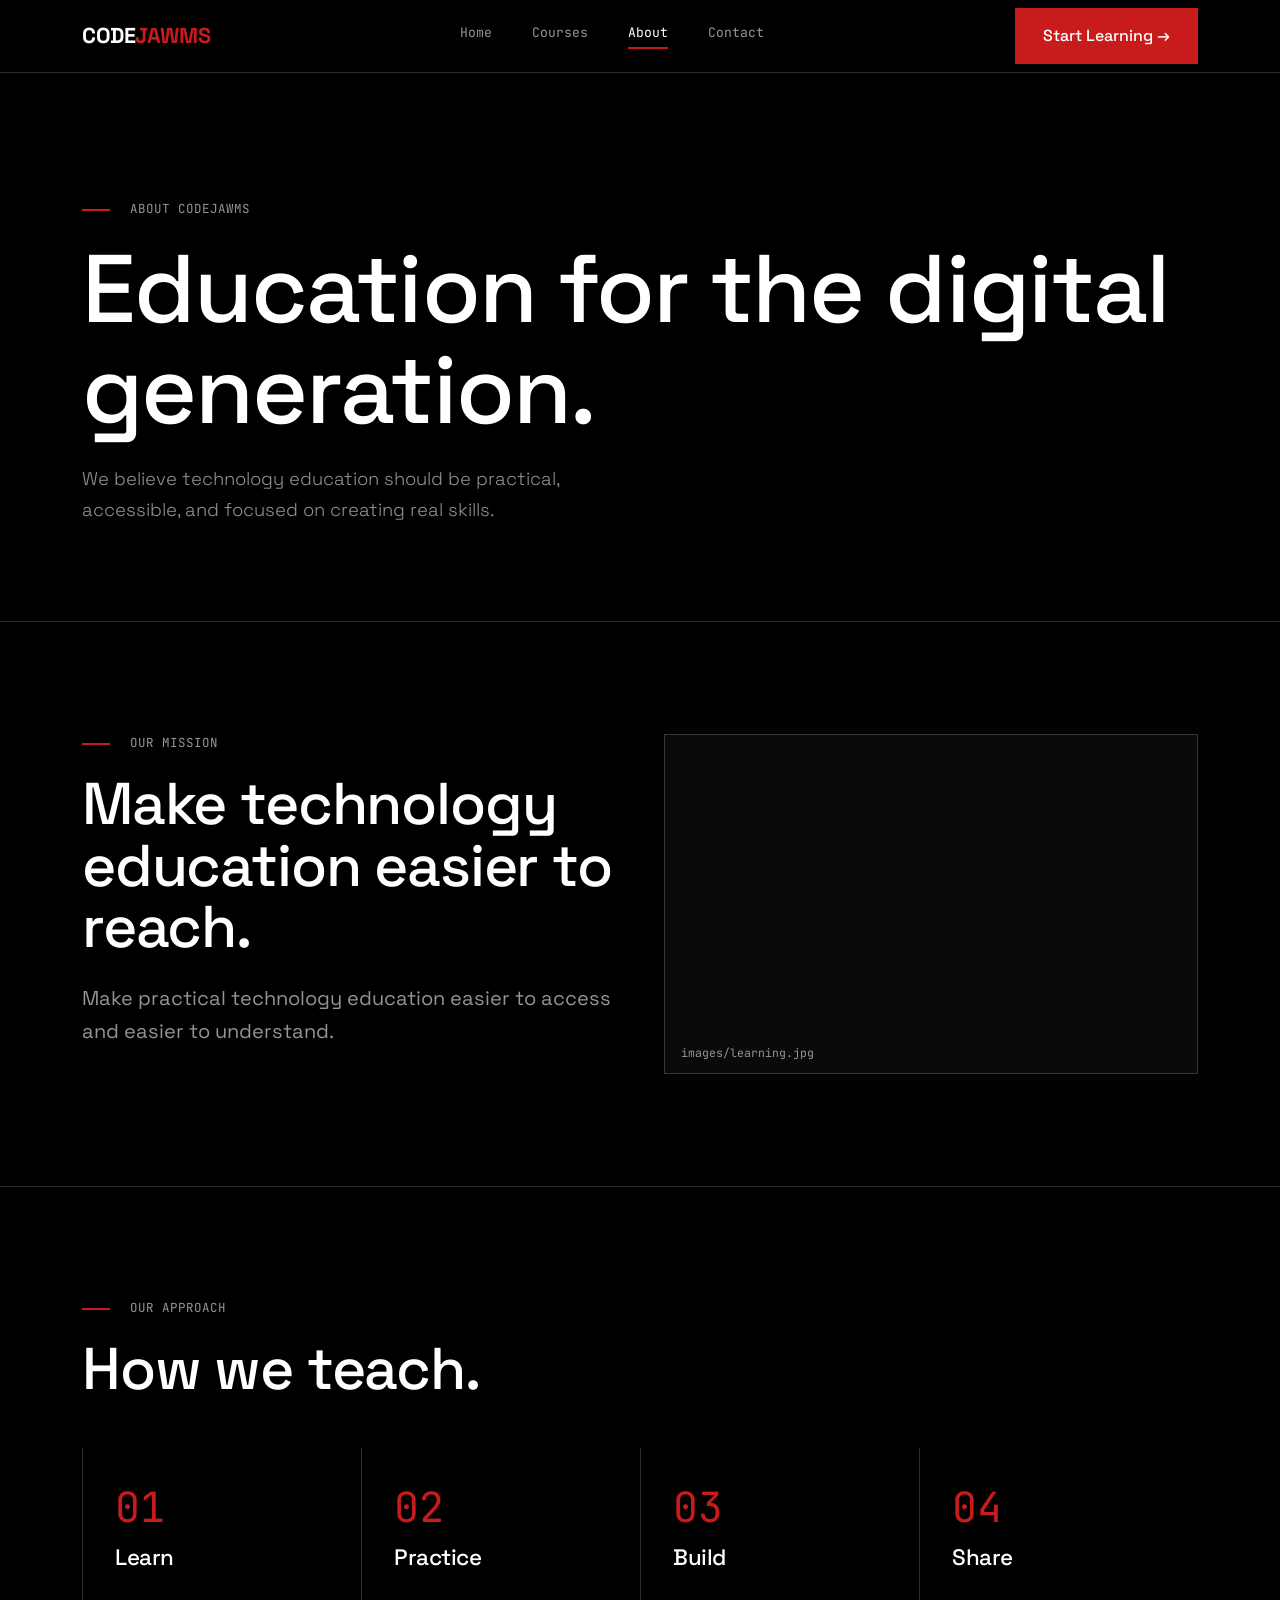
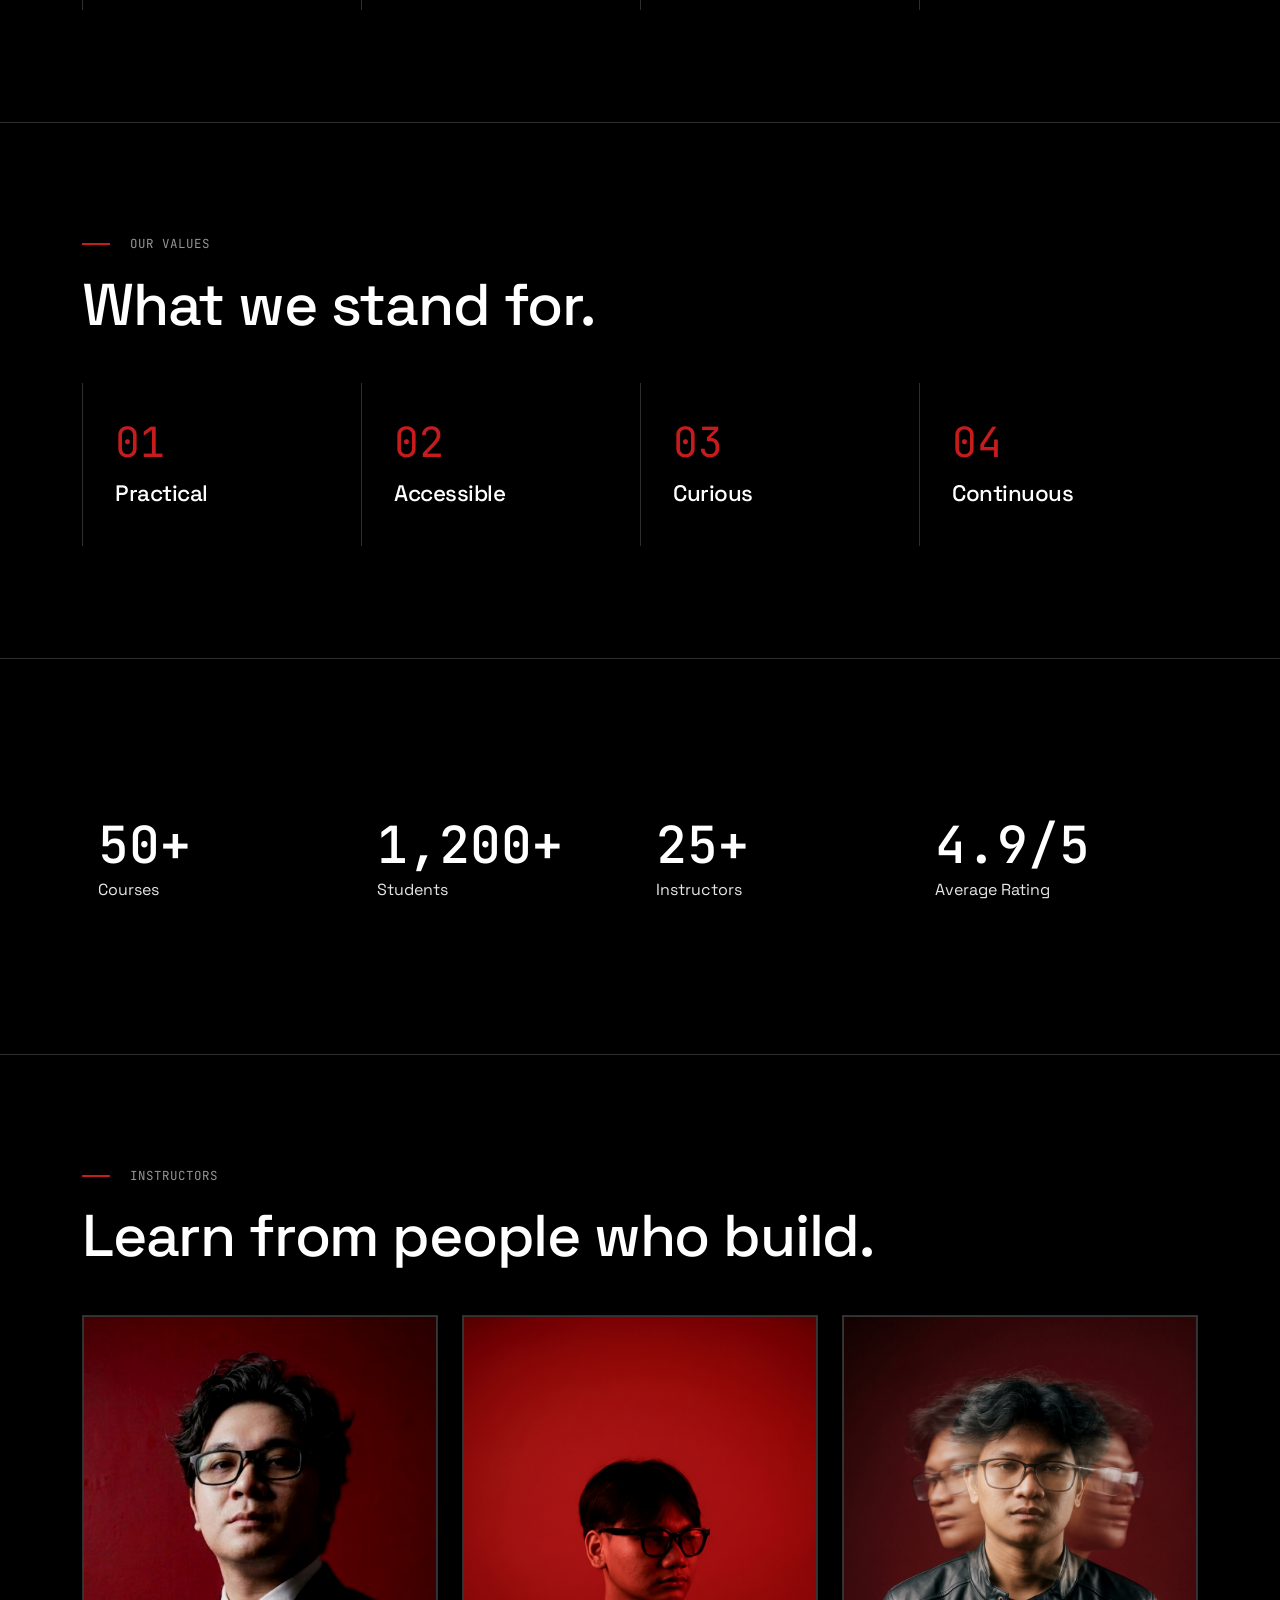
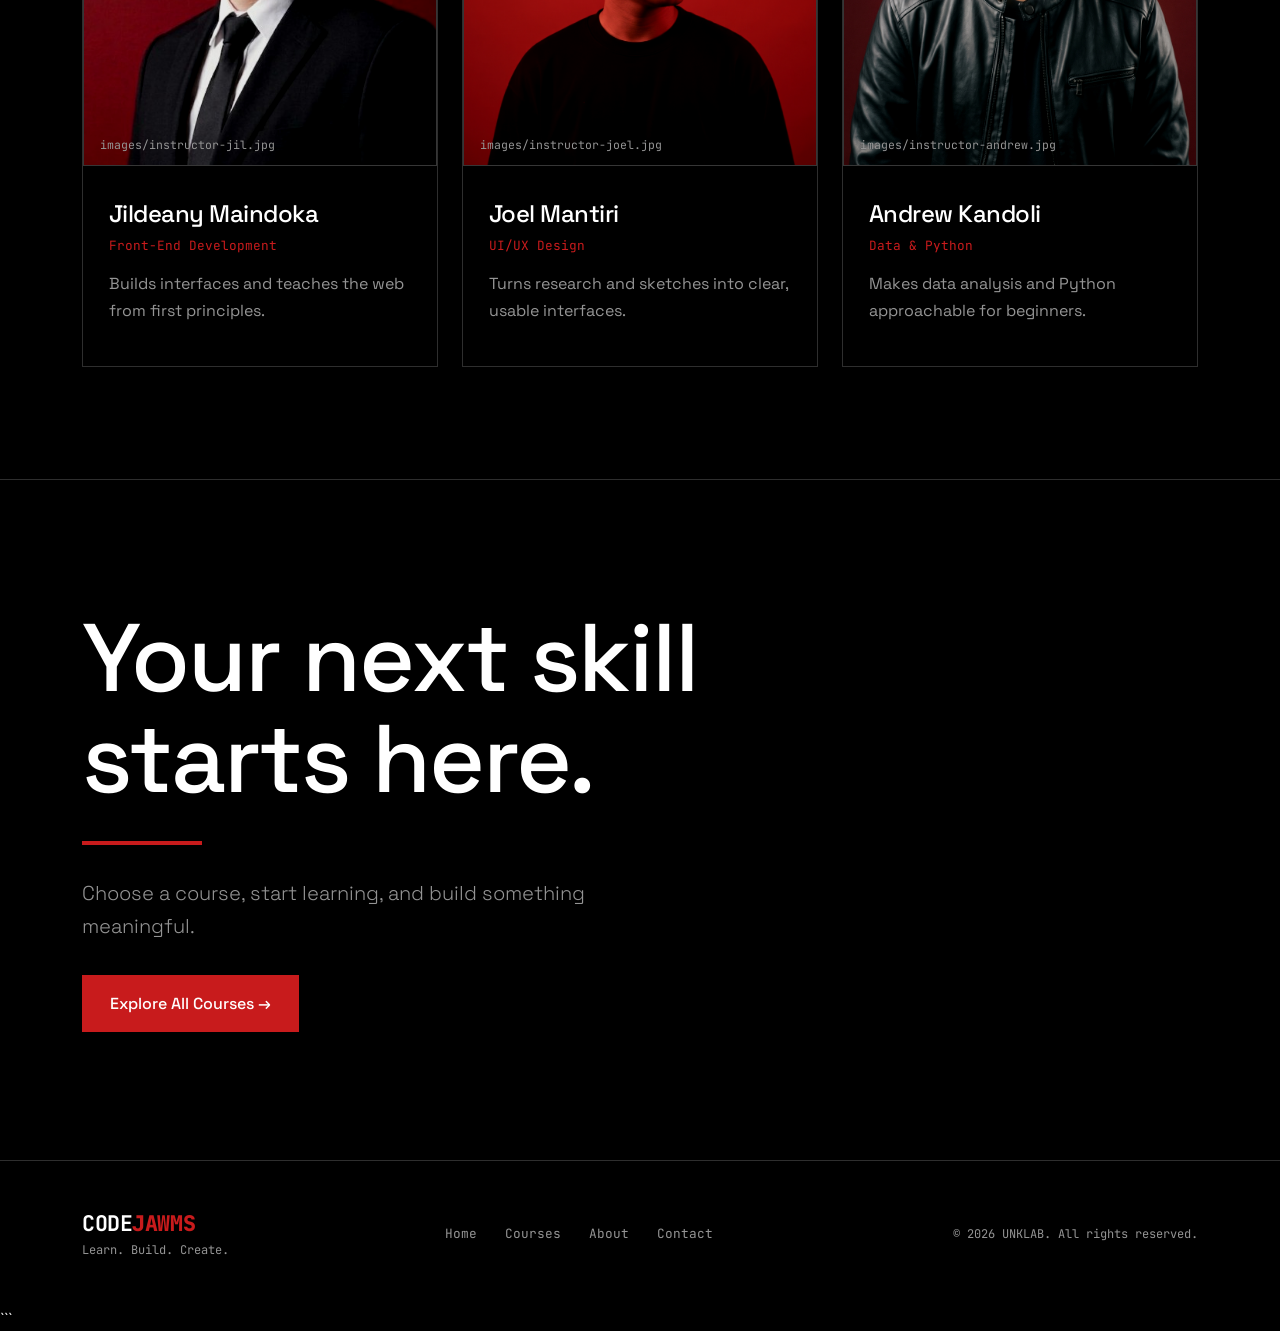
==== about.html @ 6ed55848 "first commit" ====
```html
<!DOCTYPE html>
<html lang="en">

<head>
    <meta charset="utf-8">
    <meta name="viewport" content="width=device-width, initial-scale=1">

    <title>About | CODEJAWMS</title>
    <meta
        name="description"
        content="CODEJAWMS: Learn. Build. Create."
    >

    <!-- Google Fonts -->
    <link rel="preconnect" href="https://fonts.googleapis.com">
    <link
        rel="preconnect"
        href="https://fonts.gstatic.com"
        crossorigin
    >

    <link
        href="https://fonts.googleapis.com/css2?family=JetBrains+Mono:wght@400;500&family=Space+Grotesk:wght@400;500;700&display=swap"
        rel="stylesheet"
    >

    <!-- Bootstrap -->
    <link
        href="https://cdn.jsdelivr.net/npm/bootstrap@5.3.3/dist/css/bootstrap.min.css"
        rel="stylesheet"
    >

    <!-- Custom CSS -->
    <link href="css/style.css" rel="stylesheet">
</head>

<body>

    <!-- =========================
         NAVIGATION
    ========================== -->

    <header class="nav">
        <div class="container in">

            <a class="logo a a1" href="index.html">
                CODE<b>JAWMS</b>
            </a>

            <nav class="nav-links a a2" aria-label="Main">
                <a href="index.html">Home</a>
                <a href="courses.html">Courses</a>
                <a href="about.html" class="on">About</a>
                <a href="contact.html">Contact</a>
            </nav>

            <a class="btn-c a a2" href="courses.html">
                Start Learning &rarr;
            </a>

            <button
                class="burger"
                id="burger"
                aria-label="Open menu"
                aria-expanded="false"
                aria-controls="menu"
            >
                &#9776;
            </button>

        </div>
    </header>


    <!-- =========================
         MOBILE MENU
    ========================== -->

    <div
        class="menu"
        id="menu"
        role="dialog"
        aria-label="Menu"
    >

        <div class="top">
            <a class="logo" href="index.html">
                CODE<b>JAWMS</b>
            </a>

            <button
                class="burger"
                id="close"
                style="display: block"
                aria-label="Close menu"
            >
                &#10005;
            </button>
        </div>

        <a class="row" href="index.html">
            Home
        </a>

        <a class="row" href="courses.html">
            Courses
        </a>

        <a class="row" href="about.html">
            About
        </a>

        <a class="row" href="contact.html">
            Contact
        </a>

        <a
            class="btn-c mt-4 text-center"
            href="courses.html"
        >
            Start Learning
        </a>

    </div>


    <!-- =========================
         MAIN CONTENT
    ========================== -->

    <main>

        <!-- PAGE HERO -->
        <section class="page-hero">
            <div class="container">

                <span class="eyebrow">
                    ABOUT CODEJAWMS
                </span>

                <h1 class="d1 a a1">
                    Education for the digital generation.
                </h1>

                <p class="lead mt-4">
                    We believe technology education should be practical,
                    accessible, and focused on creating real skills.
                </p>

            </div>
        </section>


        <!-- OUR MISSION -->
        <section class="sec">
            <div class="container">

                <div class="row g-5">

                    <div class="col-lg-6">

                        <span class="eyebrow">
                            OUR MISSION
                        </span>

                        <h2 class="d2">
                            Make technology education easier to reach.
                        </h2>

                        <p class="fs-5 mt-4">
                            Make practical technology education easier
                            to access and easier to understand.
                        </p>

                    </div>

                    <div class="col-lg-6">

                        <figure class="ph tall">

                            <img
                                src="images/learning.jpg"
                                alt="Student learning online"
                                onerror="this.remove()"
                            >

                            <span>
                                images/learning.jpg
                            </span>

                        </figure>

                    </div>

                </div>

            </div>
        </section>


        <!-- OUR APPROACH -->
        <section class="sec">
            <div class="container">

                <span class="eyebrow">
                    OUR APPROACH
                </span>

                <h2 class="d2">
                    How we teach.
                </h2>

                <div class="row g-0 mt-5">

                    <div class="col-6 col-lg-3">
                        <div class="feat">
                            <div class="n">01</div>
                            <h3>Learn</h3>
                        </div>
                    </div>

                    <div class="col-6 col-lg-3">
                        <div class="feat">
                            <div class="n">02</div>
                            <h3>Practice</h3>
                        </div>
                    </div>

                    <div class="col-6 col-lg-3">
                        <div class="feat">
                            <div class="n">03</div>
                            <h3>Build</h3>
                        </div>
                    </div>

                    <div class="col-6 col-lg-3">
                        <div class="feat">
                            <div class="n">04</div>
                            <h3>Share</h3>
                        </div>
                    </div>

                </div>

            </div>
        </section>


        <!-- OUR VALUES -->
        <section class="sec">
            <div class="container">

                <span class="eyebrow">
                    OUR VALUES
                </span>

                <h2 class="d2">
                    What we stand for.
                </h2>

                <div class="row g-0 mt-5">

                    <div class="col-6 col-lg-3">
                        <div class="feat">
                            <div class="n">01</div>
                            <h3>Practical</h3>
                        </div>
                    </div>

                    <div class="col-6 col-lg-3">
                        <div class="feat">
                            <div class="n">02</div>
                            <h3>Accessible</h3>
                        </div>
                    </div>

                    <div class="col-6 col-lg-3">
                        <div class="feat">
                            <div class="n">03</div>
                            <h3>Curious</h3>
                        </div>
                    </div>

                    <div class="col-6 col-lg-3">
                        <div class="feat">
                            <div class="n">04</div>
                            <h3>Continuous</h3>
                        </div>
                    </div>

                </div>

            </div>
        </section>


        <!-- STATISTICS -->
        <section class="sec stats">
            <div class="container">

                <div class="row g-0">

                    <div class="col-md-3">
                        <div class="s">
                            <div class="v">50+</div>
                            <div>Courses</div>
                        </div>
                    </div>

                    <div class="col-md-3">
                        <div class="s">
                            <div class="v">1,200+</div>
                            <div>Students</div>
                        </div>
                    </div>

                    <div class="col-md-3">
                        <div class="s">
                            <div class="v">25+</div>
                            <div>Instructors</div>
                        </div>
                    </div>

                    <div class="col-md-3">
                        <div class="s">
                            <div class="v">4.9/5</div>
                            <div>Average Rating</div>
                        </div>
                    </div>

                </div>

            </div>
        </section>


        <!-- INSTRUCTORS -->
        <section class="sec instructors">
            <div class="container">

                <span class="eyebrow">
                    INSTRUCTORS
                </span>

                <h2 class="d2">
                    Learn from people who build.
                </h2>

                <div class="row g-4 mt-4">

                    <!-- Instructor 1 -->
                    <div class="col-md-4">

                        <article class="cc">

                            <figure class="ph">

                                <img
                                    src="images/instructor-jil.jpg"
                                    alt="Photo of Jildeany Maindoka"
                                    onerror="this.remove()"
                                >

                                <span>
                                    images/instructor-jil.jpg
                                </span>

                            </figure>

                            <div class="body">

                                <h3>
                                    Jildeany Maindoka
                                </h3>

                                <div
                                    class="mono"
                                    style="color: var(--ac); font-size: .8rem"
                                >
                                    Front-End Development
                                </div>

                                <p class="mt-3">
                                    Builds interfaces and teaches the web
                                    from first principles.
                                </p>

                            </div>

                        </article>

                    </div>


                    <!-- Instructor 2 -->
                    <div class="col-md-4">

                        <article class="cc">

                            <figure class="ph">

                                <img
                                    src="images/instructor-joel.jpg"
                                    alt="Photo of Joel Mantiri"
                                    onerror="this.remove()"
                                >

                                <span>
                                    images/instructor-joel.jpg
                                </span>

                            </figure>

                            <div class="body">

                                <h3>
                                    Joel Mantiri
                                </h3>

                                <div
                                    class="mono"
                                    style="color: var(--ac); font-size: .8rem"
                                >
                                    UI/UX Design
                                </div>

                                <p class="mt-3">
                                    Turns research and sketches into clear,
                                    usable interfaces.
                                </p>

                            </div>

                        </article>

                    </div>


                    <!-- Instructor 3 -->
                    <div class="col-md-4">

                        <article class="cc">

                            <figure class="ph">

                                <img
                                    src="images/instructor-andrew.jpg"
                                    alt="Photo of Andrew Kandoli"
                                    onerror="this.remove()"
                                >

                                <span>
                                    images/instructor-andrew.jpg
                                </span>

                            </figure>

                            <div class="body">

                                <h3>
                                    Andrew Kandoli
                                </h3>

                                <div
                                    class="mono"
                                    style="color: var(--ac); font-size: .8rem"
                                >
                                    Data &amp; Python
                                </div>

                                <p class="mt-3">
                                    Makes data analysis and Python approachable
                                    for beginners.
                                </p>

                            </div>

                        </article>

                    </div>

                </div>

            </div>
        </section>


        <!-- CTA -->
        <section class="cta">
            <div class="container">

                <h2
                    class="d1"
                    style="max-width: 900px"
                >
                    Your next skill starts here.
                </h2>

                <div class="rule"></div>

                <p
                    class="lead"
                    style="max-width: 520px"
                >
                    Choose a course, start learning, and build something
                    meaningful.
                </p>

                <a
                    class="btn-c mt-3"
                    href="courses.html"
                >
                    Explore All Courses &rarr;
                </a>

            </div>
        </section>

    </main>


    <!-- =========================
         FOOTER
    ========================== -->

    <footer>

        <div
            class="container d-flex flex-wrap justify-content-between gap-4 align-items-center"
        >

            <div>

                <a class="logo" href="index.html">
                    CODE<b>JAWMS</b>
                </a>

                <div class="meta mt-1">
                    Learn. Build. Create.
                </div>

            </div>

            <nav aria-label="Footer">

                <a href="index.html">Home</a>
                <a href="courses.html">Courses</a>
                <a href="about.html">About</a>
                <a href="contact.html">Contact</a>

            </nav>

            <div class="meta">
                &copy; 2026 UNKLAB. All rights reserved.
            </div>

        </div>

    </footer>


    <!-- =========================
         SCRIPTS
    ========================== -->

    <script src="https://cdn.jsdelivr.net/npm/bootstrap@5.3.3/dist/js/bootstrap.bundle.min.js"></script>
    <script src="js/main.js"></script>

</body>
</html>
```
---- css/style.css ----
:root {
  --bg: #000;
  --tx: #fff;
  --tx2: #e6e6e6;
  --mut: #949494;
  --ac: #c81b1c;
  --ach: #b01617;
  --bd: rgba(255, 255, 255, 0.18);
}

/* =========================
   GLOBAL
========================= */

* {
  border-radius: 0 !important;
}

html {
  scroll-behavior: smooth;
}

body {
  background: var(--bg);
  color: var(--tx2);
  font-family: "Space Grotesk", sans-serif;
  overflow-x: hidden;
}

h1,
h2,
h3,
h4,
h5 {
  color: var(--tx);
  font-family: "Space Grotesk", sans-serif;
  font-weight: 500;
  letter-spacing: -0.02em;
  line-height: 1.05;
}

p {
  color: var(--mut);
  line-height: 1.65;
}

a {
  color: inherit;
  text-decoration: none;
}

:focus-visible {
  outline: 2px solid #fff !important;
  outline-offset: 3px;
}

/* =========================
   TYPOGRAPHY
========================= */

.mono,
.eyebrow,
.meta {
  font-family: "JetBrains Mono", monospace;
}

.eyebrow {
  display: block;
  margin-bottom: 1.25rem;
  color: var(--mut);
  font-size: 0.78rem;
  letter-spacing: 0.08em;
  text-transform: uppercase;
}

.eyebrow::before {
  content: "";
  display: inline-block;
  width: 28px;
  height: 2px;
  margin-right: 0.75rem;
  background: var(--ac);
  vertical-align: middle;
}

.d1 {
  font-size: clamp(2.6rem, 7.5vw, 6.4rem);
}

.d2 {
  font-size: clamp(2rem, 4.6vw, 3.8rem);
}

.rule {
  width: 120px;
  height: 4px;
  margin: 2rem 0;
  background: var(--ac);
}

/* =========================
   SECTIONS
========================= */

.sec {
  padding: 7rem 0;
  border-top: 1px solid var(--bd);
}

.cta {
  padding: 8rem 0;
  background: #000;
  border-top: 1px solid var(--bd);
}

/* =========================
   BUTTONS
========================= */

.btn-c,
.btn-o {
  display: inline-block;
  padding: 0.95rem 1.7rem;
  border: 1px solid var(--ac);
  font-family: "Space Grotesk", sans-serif;
  font-size: 1rem;
  font-weight: 500;
  cursor: pointer;
  transition: 0.25s;
}

.btn-c {
  color: #fff;
  background: var(--ac);
}

.btn-c:hover {
  color: #fff;
  background: var(--ach);
  border-color: var(--ach);
  transform: translateX(3px);
}

.btn-o {
  color: #fff;
  background: transparent;
  border-color: var(--bd);
}

.btn-o:hover {
  color: #fff;
  border-color: var(--ac);
}

/* Course filters */

.filters .btn {
  padding: 0.6rem 1.2rem;
  color: var(--tx2);
  background: transparent;
  border: 1px solid var(--bd);
  font-family: "JetBrains Mono", monospace;
  font-size: 0.8rem;
}

.filters .btn:hover,
.filters .btn.active {
  color: #fff;
  background: var(--ac);
  border-color: var(--ac);
}

/* =========================
   NAVIGATION
========================= */

.nav {
  position: fixed;
  top: 0;
  left: 0;
  right: 0;
  z-index: 100;
  background: var(--bg);
  border-bottom: 1px solid var(--bd);
}

.nav .in {
  display: flex;
  align-items: center;
  justify-content: space-between;
  height: 72px;
}

.logo {
  color: #fff;
  font-size: 1.35rem;
  font-weight: 700;
  letter-spacing: -0.02em;
}

.logo b {
  color: var(--ac);
}

.nav-links {
  display: flex;
  gap: 2.5rem;
  font-family: "JetBrains Mono", monospace;
  font-size: 0.82rem;
}

.nav-links a {
  color: var(--mut);
  transition: 0.2s;
}

.nav-links a:hover,
.nav-links a.on {
  color: #fff;
}

.nav-links a.on {
  padding-bottom: 4px;
  border-bottom: 2px solid var(--ac);
}

/* Mobile menu button */

.burger {
  display: none;
  width: 44px;
  height: 44px;
  color: #fff;
  background: none;
  border: 1px solid var(--bd);
  font-size: 1.3rem;
}

/* Mobile menu */

.menu {
  position: fixed;
  inset: 0;
  z-index: 200;
  display: flex;
  flex-direction: column;
  padding: 1.5rem;
  background: #000;
  border-top: 3px solid var(--ac);
  clip-path: inset(0 0 100% 0);
  visibility: hidden;
  transition:
    clip-path 0.5s cubic-bezier(0.7, 0, 0.2, 1),
    visibility 0.5s;
}

.menu.open {
  clip-path: inset(0);
  visibility: visible;
}

.menu .top {
  display: flex;
  align-items: center;
  justify-content: space-between;
  margin-bottom: 2rem;
}

.menu a.row {
  padding: 1rem 0;
  color: #fff;
  border-bottom: 1px solid var(--bd);
  font-size: 2.4rem;
  font-weight: 500;
}

.menu a.row:hover {
  color: var(--ac);
}

/* =========================
   HERO
========================= */

.hero {
  position: relative;
  display: flex;
  align-items: center;
  min-height: 92vh;
  padding: 8rem 0 5rem;
  border-bottom: 1px solid var(--bd);
}

.hero .vis {
  position: absolute;
  top: 72px;
  right: 0;
  bottom: 0;
  width: 42%;
  border-left: 1px solid var(--bd);
}

.hero .lead,
.page-hero .lead {
  max-width: 560px;
  font-size: 1.15rem;
}

.page-hero {
  padding: 11rem 0 5rem;
}

.hero .ph video {
    display: block;
    width: 100%;
    height: 100%;
    object-fit: cover;

    opacity: 0;
    filter: brightness(0);

    animation: heroVideoReveal 2.5s ease-out forwards;
}

@keyframes heroVideoReveal {
    0% {
        opacity: 0;
        filter: brightness(0);
    }

    60% {
        opacity: 0.7;
        filter: brightness(0.5);
    }

    100% {
        opacity: 1;
        filter: brightness(1);
    }
}

/* =========================
   HERO VIDEO / IMAGE
========================= */

.ph {
  position: relative;
  height: 100%;
  min-height: 180px;
  margin: 0;
  overflow: hidden;
  background: #0a0a0a;
  border: 1px solid var(--bd);
}

.ph img,
.ph video {
  position: absolute;
  inset: 0;
  width: 100%;
  height: 100%;
  object-fit: cover;
}

.ph img {
  filter:contrast(1.1) brightness(1);
}

.ph video {
  display: block;
}

.ph span {
  position: absolute;
  left: 1rem;
  bottom: 0.8rem;
  color: var(--mut);
  font: 0.72rem "JetBrains Mono", monospace;
  z-index: 2;
}

.ph.tall {
  min-height: 340px;
}

/* =========================
   COURSE CARDS
========================= */
.course-card .cc .ph {
  height: 180px;
  min-height: 180px;
  overflow: hidden;
  border: 0;
  border-bottom: 1px solid var(--bd);
  filter: grayscale(1) contrast(1.1) brightness(0.7);
  transition: filter 0.3s ease, transform 0.3s ease;
}

.course-card .cc:hover .ph img {
    filter: grayscale(0) contrast(1.1) brightness(1);
    transform: scale(1.05);
}

.course-card .cc .ph img {
  width: 100%;
  height: 100%;
  object-fit: cover;
  object-position: center;
  filter: contrast(1.1) brightness(0.9);
}
.instructors .cc .ph {
  height: 450px;
  min-height: 450px;
}

.instructors .cc .ph img {
  width: 100%;
  height: 100%;
  object-fit: cover;
  object-position: center top;
  filter: contrast(1.1) brightness(0.9)
}
.cc {
  display: flex;
  flex-direction: column;
  height: 100%;
  background: #000;
  border: 1px solid var(--bd);
  transition: 0.25s;
}

.cc:hover {
  border-color: var(--ac);
  transform: translateY(-4px);
}

.cc .body {
  display: flex;
  flex: 1;
  flex-direction: column;
  padding: 1.6rem;
}

.cc .num {
  color: var(--ac);
  font: 0.8rem "JetBrains Mono", monospace;
}

.cc h3 {
  margin: 0.6rem 0;
  font-size: 1.5rem;
}

.cc .meta {
  display: flex;
  flex-wrap: wrap;
  gap: 1rem;
  margin-top: auto;
  padding-top: 1rem;
  color: var(--mut);
  font-size: 0.74rem;
}

.cc .go {
  margin-top: 1.2rem;
  padding-top: 1rem;
  color: #fff;
  border-top: 1px solid var(--bd);
  font-weight: 500;
}

.cc:hover .go {
  color: var(--ac);
}

.cat {
  color: var(--mut);
  font: 0.72rem "JetBrains Mono", monospace;
  text-transform: uppercase;
}

/* =========================
   FEATURES
========================= */

.feat {
  height: 100%;
  padding: 2rem;
  border-left: 1px solid var(--bd);
}

.feat .n {
  color: var(--ac);
  font: 2.6rem "JetBrains Mono", monospace;
}

.feat h3 {
  margin: 0.8rem 0 0.5rem;
  font-size: 1.4rem;
}

/* =========================
   STATS
========================= */

.stats .s {
  padding: 2.5rem 1rem;
  text-align: left;
}

.stats .s + .s {
  border-left: 1px solid var(--bd);
}

.stats .v {
  color: #fff;
  font: 500 clamp(2.2rem, 4vw, 3.4rem) "JetBrains Mono", monospace;
}

/* =========================
   ACCORDION
========================= */

.accordion {
  --bs-accordion-bg: #000;
  --bs-accordion-color: var(--tx2);
  --bs-accordion-border-color: var(--bd);
  --bs-accordion-btn-bg: #000;
  --bs-accordion-active-bg: #000;
  --bs-accordion-active-color: #fff;
  --bs-accordion-btn-focus-box-shadow: none;
  --bs-accordion-btn-icon-filter: invert(1);
}

.accordion-button {
  color: #fff;
  background: #000;
  box-shadow: none !important;
  font-size: 1.1rem;
  font-weight: 500;
}

.accordion-button:not(.collapsed) {
  color: #fff;
  border-left: 3px solid var(--ac);
}

.accordion-button::after,
.accordion-button:not(.collapsed)::after {
  filter: invert(1);
}

.accordion-item {
  background: #000;
  border-color: var(--bd);
}

.accordion-body {
  color: var(--mut);
}

.accordion .meta {
  margin-right: 1rem;
  margin-left: auto;
  color: var(--mut);
  font-size: 0.75rem;
}

/* =========================
   FORMS
========================= */

.form-control,
.form-select {
  padding: 0.9rem 1rem;
  color: #fff;
  background: #000;
  border: 1px solid var(--bd);
}

.form-control:focus,
.form-select:focus {
  color: #fff;
  background: #000;
  border-color: var(--ac);
  box-shadow: none;
}

.form-control::placeholder {
  color: #666;
}

label {
  margin-bottom: 0.4rem;
  color: var(--mut);
  font: 0.75rem "JetBrains Mono", monospace;
  text-transform: uppercase;
}

/* =========================
   INFO
========================= */

.info {
  padding-left: 1.5rem;
  border-left: 2px solid var(--ac);
}

.info dt {
  margin-top: 1.5rem;
  color: var(--mut);
  font: 0.75rem "JetBrains Mono", monospace;
  text-transform: uppercase;
}

.info dd {
  margin: 0;
  color: #fff;
  font-size: 1.2rem;
}

.info-row {
  display: flex;
  flex-wrap: wrap;
  gap: 2rem;
  margin-top: 2.5rem;
  border-top: 1px solid var(--bd);
  border-bottom: 1px solid var(--bd);
}

.info-row div {
  padding: 1.2rem 2rem 1.2rem 0;
}

.info-row dt {
  color: var(--mut);
  font: 0.72rem "JetBrains Mono", monospace;
}

.info-row dd {
  margin: 0;
  color: #fff;
  font-size: 1.15rem;
}

/* =========================
   CHECK LIST
========================= */

.check {
  padding: 0;
}

.check li {
  padding: 1rem 0;
  color: var(--tx2);
  border-bottom: 1px solid var(--bd);
  list-style: none;
}

.check li::before {
  content: "+";
  margin-right: 1rem;
  color: var(--ac);
  font-family: "JetBrains Mono", monospace;
}

/* =========================
   FOOTER
========================= */

footer {
  padding: 3rem 0;
  border-top: 1px solid var(--bd);
  font-size: 0.9rem;
}

footer .meta {
  color: var(--mut);
  font-size: 0.75rem;
}

footer a {
  margin-right: 1.5rem;
  color: var(--mut);
  font: 0.8rem "JetBrains Mono", monospace;
}

footer a:hover {
  color: #fff;
}

/* =========================
   ENTRANCE ANIMATION
========================= */

.a {
  opacity: 0;
  animation: up 0.8s cubic-bezier(0.2, 0.7, 0.2, 1) forwards;
}

.a1 {
  animation-delay: 0.1s;
}

.a2 {
  animation-delay: 0.35s;
}

.a3 {
  animation-delay: 0.6s;
}

.a4 {
  animation-delay: 0.8s;
}

.wipe {
  clip-path: inset(0 100% 0 0);
  animation: wp 0.8s 0.95s cubic-bezier(0.7, 0, 0.2, 1) forwards;
}

.line {
  transform: scaleX(0);
  transform-origin: left;
  animation: sx 1s 1.1s forwards;
}

@keyframes up {
  from {
    opacity: 0;
    transform: translateY(28px);
  }

  to {
    opacity: 1;
    transform: none;
  }
}

@keyframes wp {
  to {
    clip-path: inset(0);
  }
}

@keyframes sx {
  to {
    transform: scaleX(1);
  }
}

/* =========================
   RESPONSIVE
========================= */

@media (max-width: 991px) {
  .nav-links,
  .nav .btn-c {
    display: none;
  }

  .burger {
    display: block;
  }

  .hero .vis {
    display: none;
  }
}

@media (max-width: 767px) {
  .sec {
    padding: 4.5rem 0;
  }

  .btn-c,
  .btn-o {
    width: 100%;
    text-align: center;
  }

  .feat {
    padding: 1.5rem 0;
    border-top: 1px solid var(--bd);
    border-left: 0;
  }

  .stats .s + .s {
    border-top: 1px solid var(--bd);
    border-left: 0;
  }
}

/* =========================
   REDUCED MOTION
========================= */

@media (prefers-reduced-motion: reduce) {
  * {
    animation: none !important;
    transition: none !important;
    scroll-behavior: auto !important;
  }

  .a {
    opacity: 1;
  }

  .wipe {
    clip-path: none;
  }

  .line {
    transform: none;
  }
}
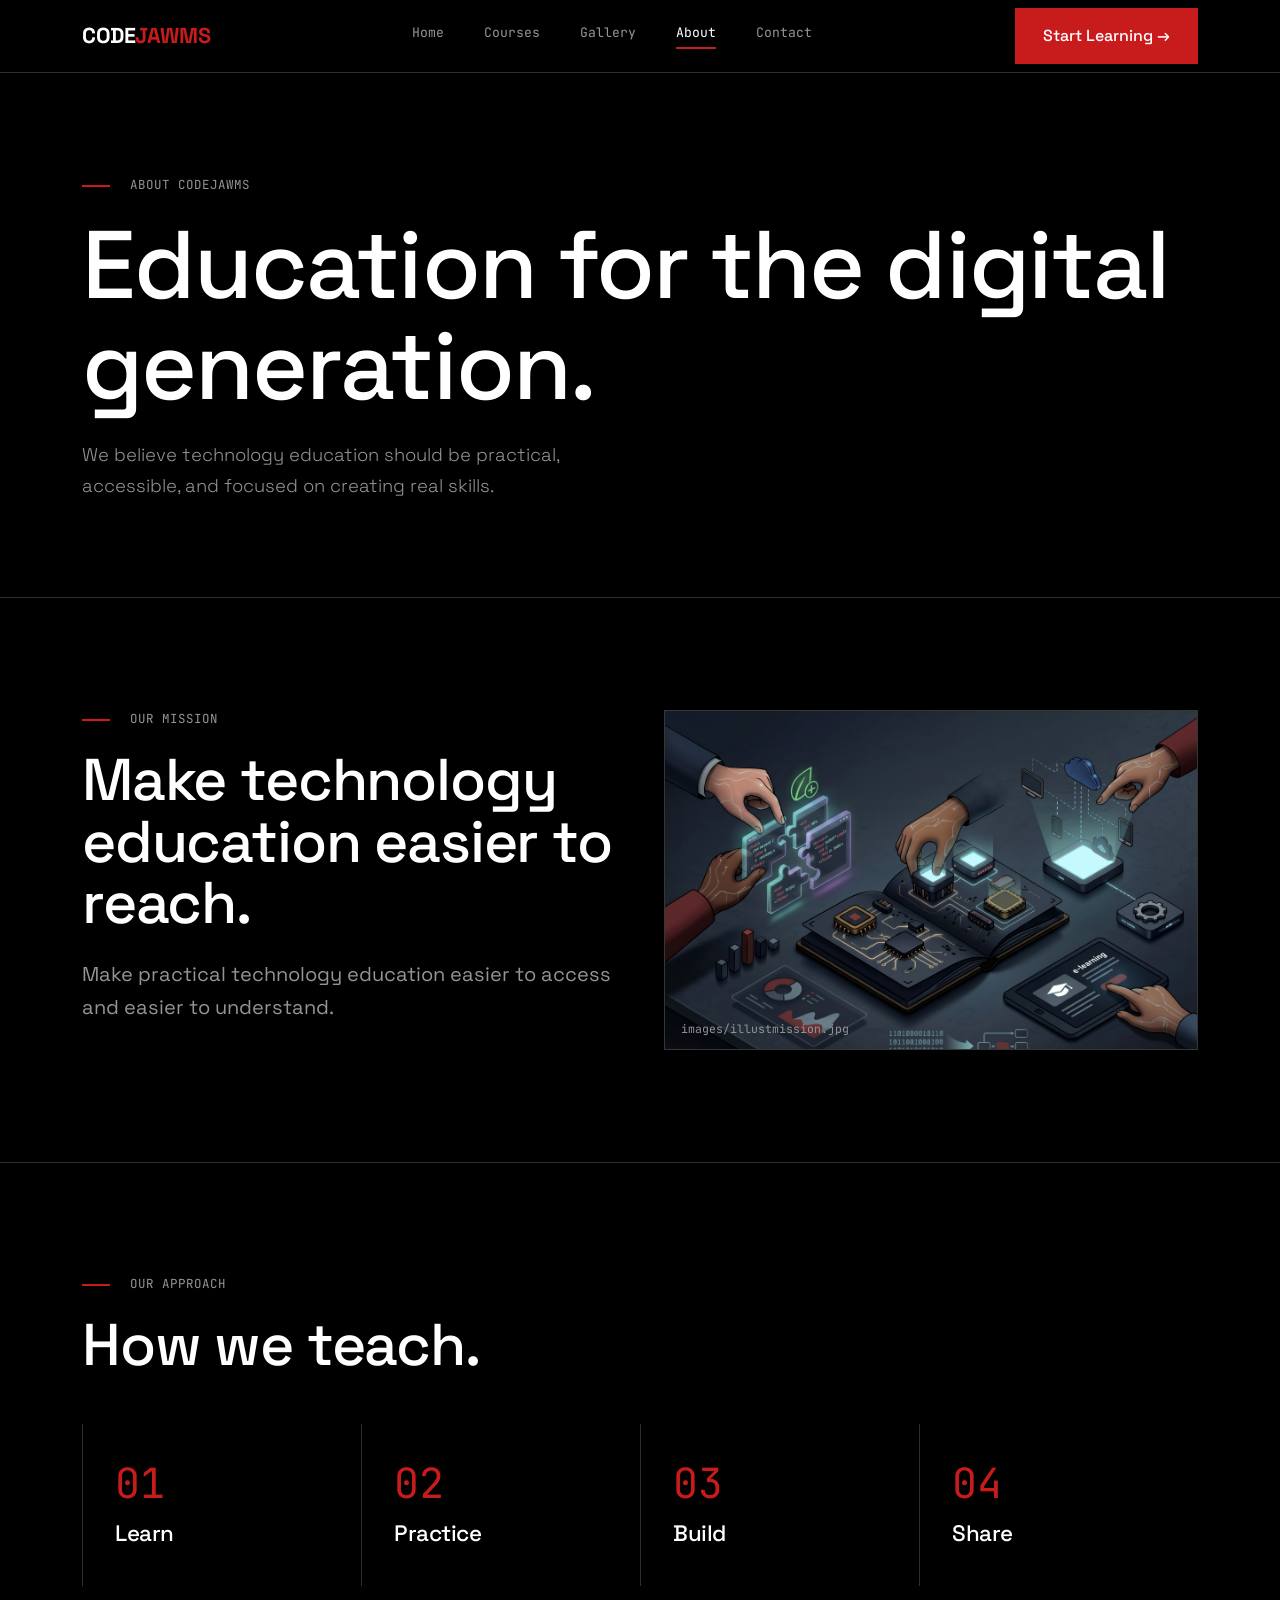
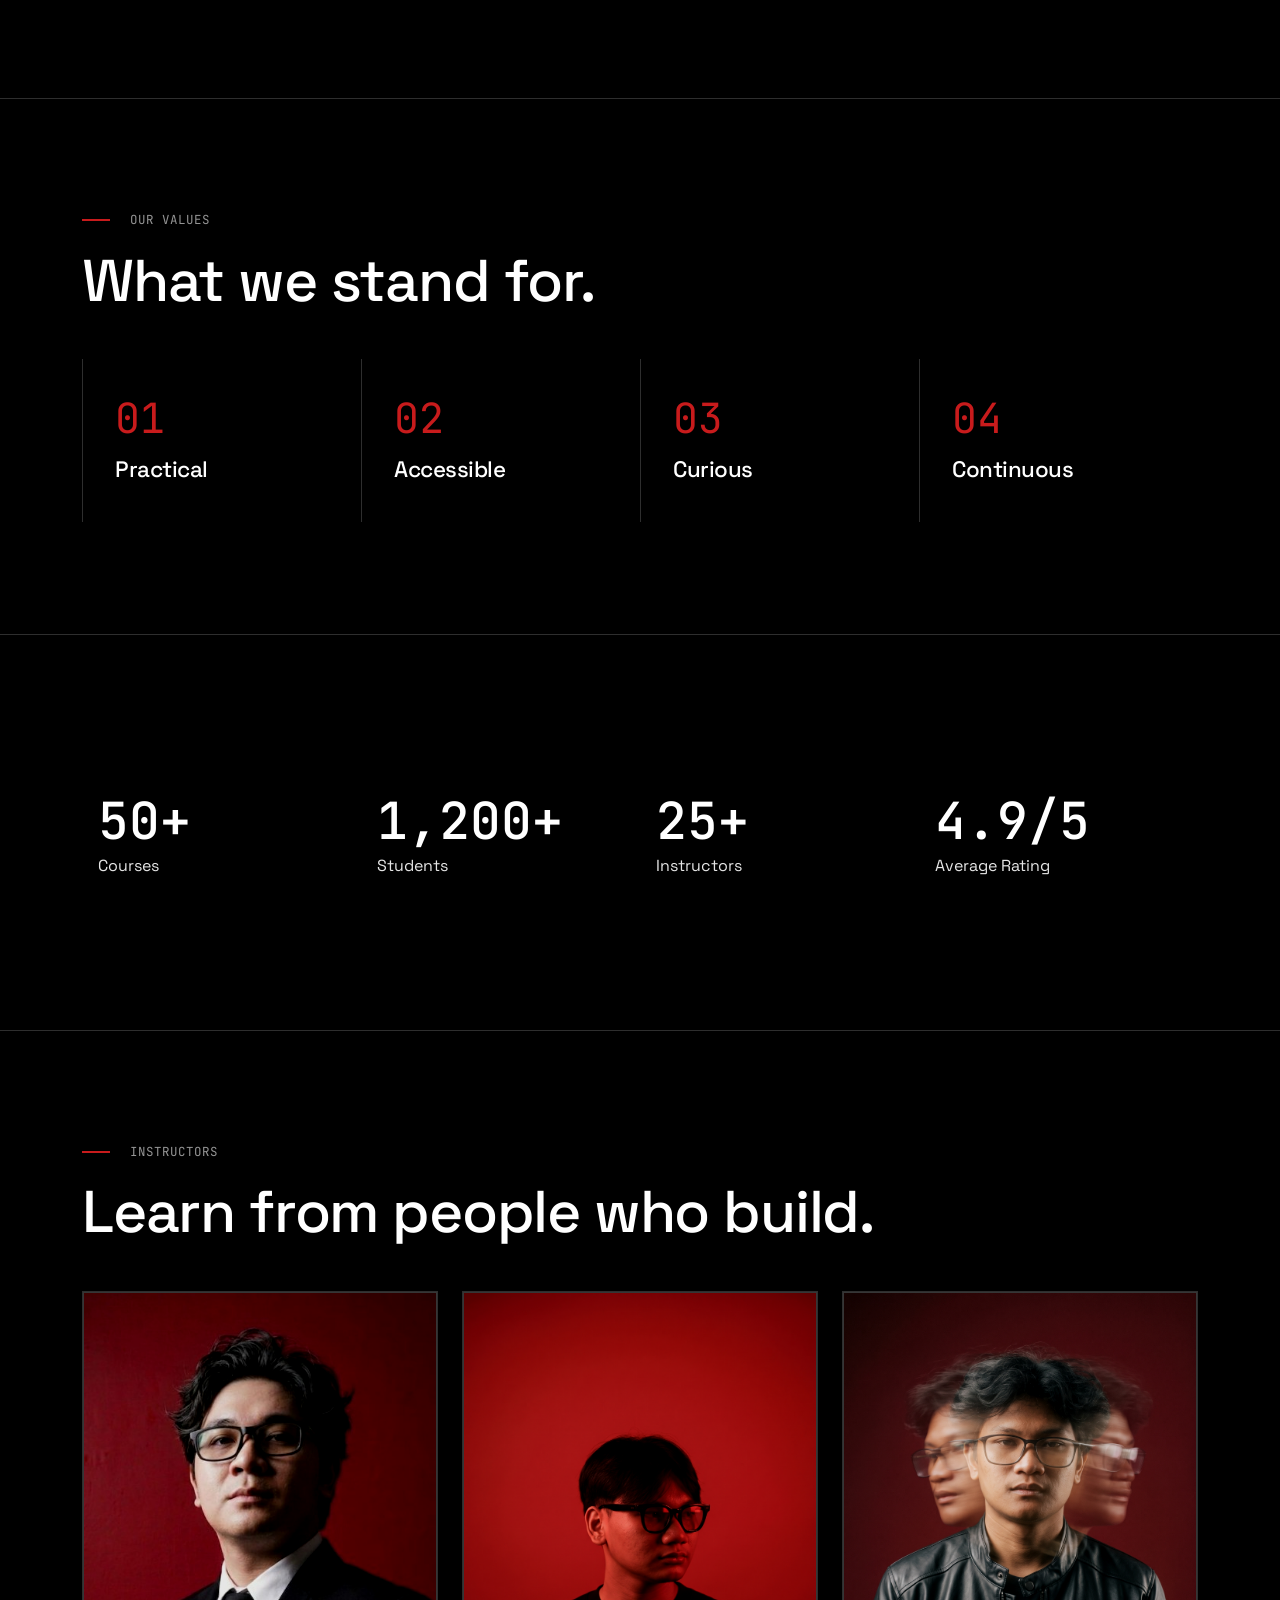
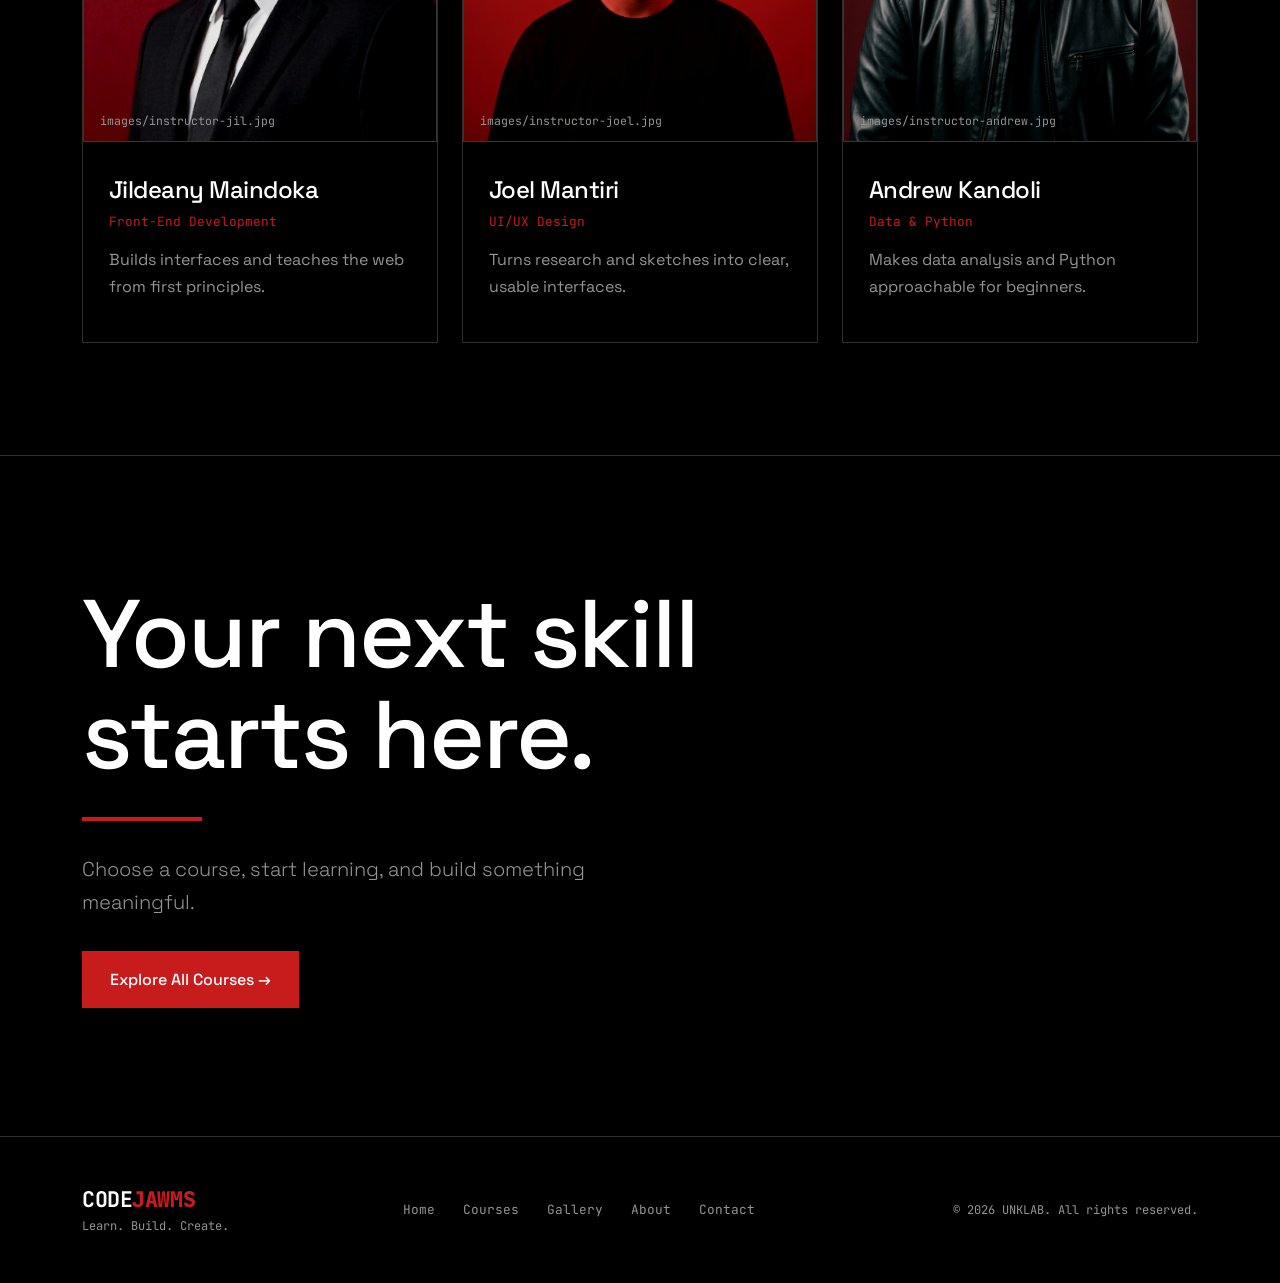
==== commit 8d8a4af6: "penambahan galery dan gambar" ====
--- a/about.html
+++ b/about.html
@@ -1,7 +1,5 @@
-```html
 <!DOCTYPE html>
 <html lang="en">
-
 <head>
     <meta charset="utf-8">
     <meta name="viewport" content="width=device-width, initial-scale=1">
@@ -11,6 +9,9 @@
         name="description"
         content="CODEJAWMS: Learn. Build. Create."
     >
+
+    <!-- Favicon -->
+    <link rel="icon" type="image/png" href="images/favicon.jpg">
 
     <!-- Google Fonts -->
     <link rel="preconnect" href="https://fonts.googleapis.com">
@@ -51,6 +52,7 @@
             <nav class="nav-links a a2" aria-label="Main">
                 <a href="index.html">Home</a>
                 <a href="courses.html">Courses</a>
+                <a href="gallery.html">Gallery</a>
                 <a href="about.html" class="on">About</a>
                 <a href="contact.html">Contact</a>
             </nav>
@@ -180,13 +182,13 @@
                         <figure class="ph tall">
 
                             <img
-                                src="images/learning.jpg"
+                                src="images/illustmission.jpg"
                                 alt="Student learning online"
                                 onerror="this.remove()"
                             >
 
                             <span>
-                                images/learning.jpg
+                                images/illustmission.jpg
                             </span>
 
                         </figure>
@@ -546,6 +548,7 @@
 
                 <a href="index.html">Home</a>
                 <a href="courses.html">Courses</a>
+                <a href="gallery.html">Gallery</a>
                 <a href="about.html">About</a>
                 <a href="contact.html">Contact</a>
 
@@ -569,4 +572,4 @@
 
 </body>
 </html>
-```
+
--- a/css/style.css
+++ b/css/style.css
@@ -815,3 +815,42 @@
     transform: none;
   }
 }
+
+/* =========================
+   GALLERY
+========================= */
+
+.gallery-item {
+  display: block;
+  overflow: hidden;
+  background: #000;
+  border: 1px solid var(--bd);
+  transition: 0.25s;
+  cursor: pointer;
+}
+
+.gallery-item:hover {
+  border-color: var(--ac);
+  transform: translateY(-4px);
+}
+
+.gallery-item .ph {
+  height: 320px;
+  min-height: 320px;
+  border: none;
+  margin: 0;
+  filter: grayscale(1) contrast(1.1) brightness(0.7);
+  transition: filter 0.3s ease;
+}
+
+.gallery-item:hover .ph {
+  filter: grayscale(0) contrast(1.1) brightness(1);
+}
+
+.gallery-item .ph img {
+  transition: transform 0.4s ease;
+}
+
+.gallery-item:hover .ph img {
+  transform: scale(1.05);
+}
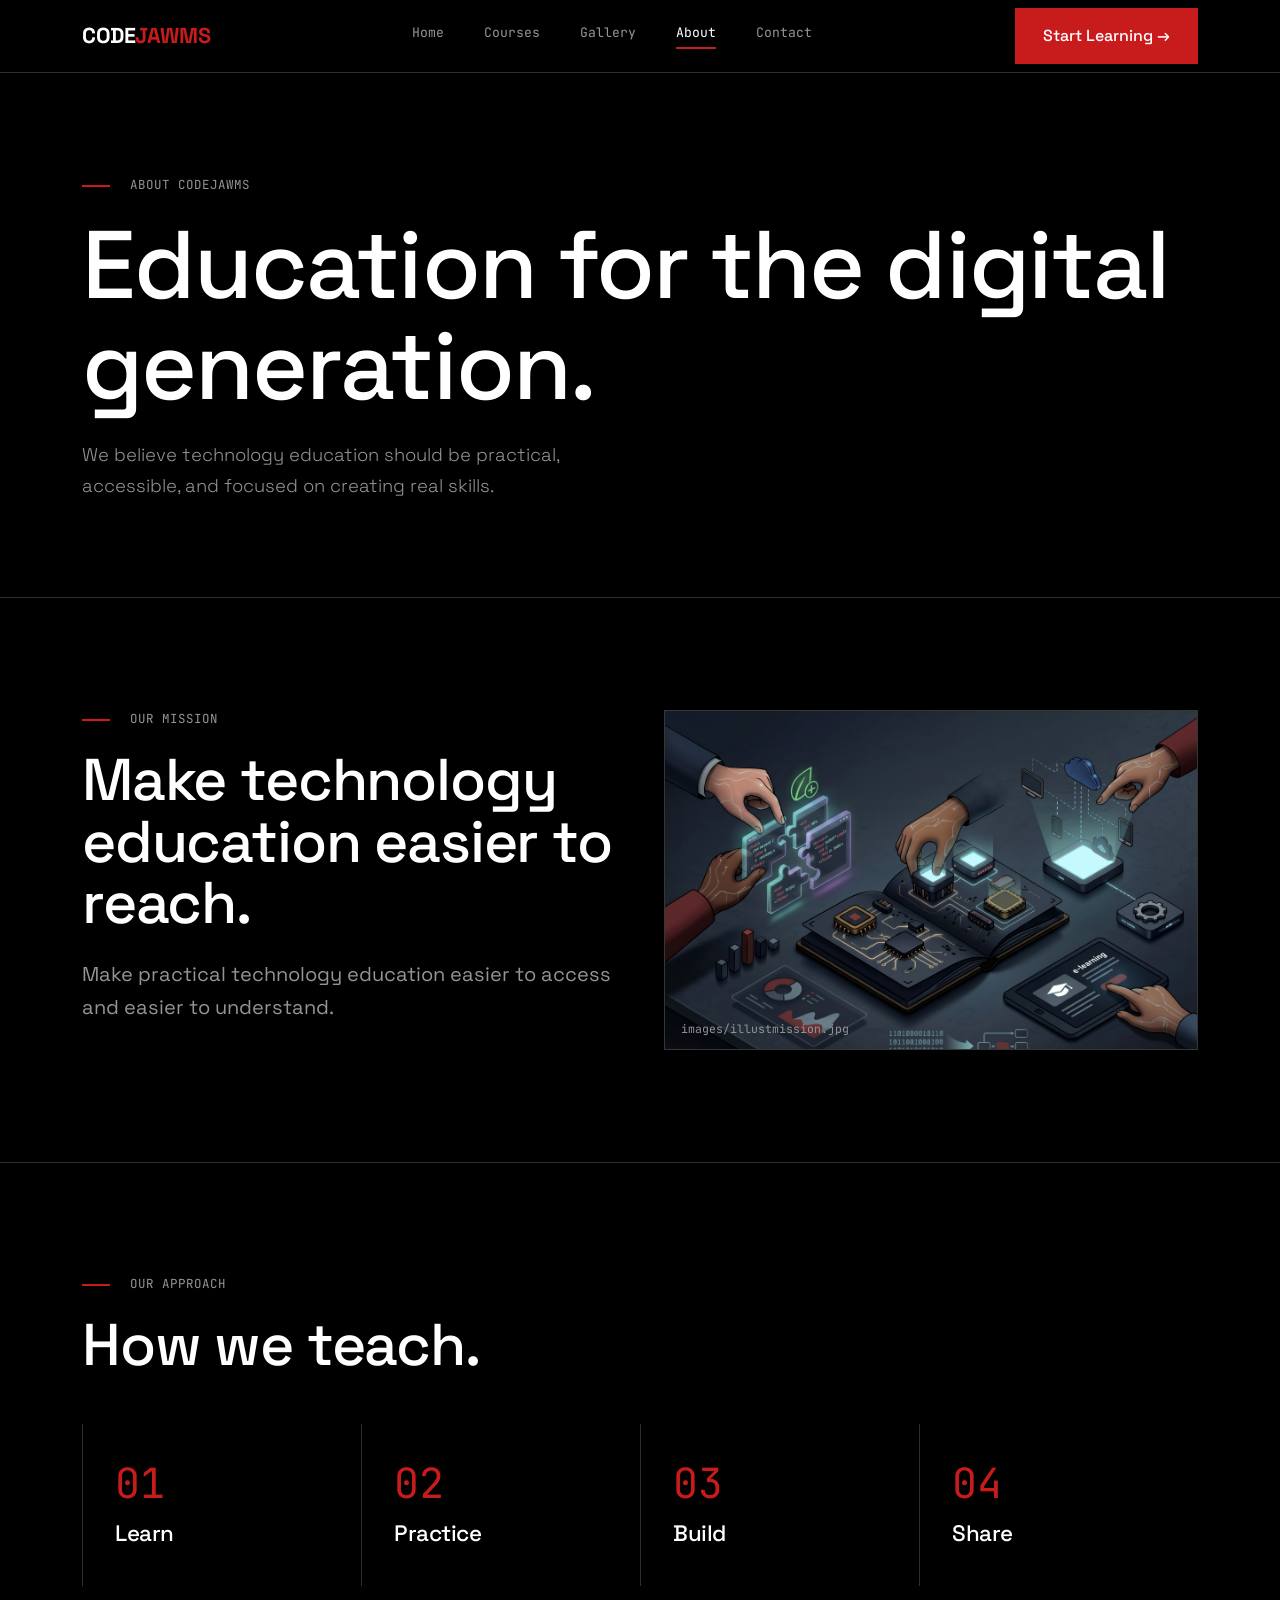
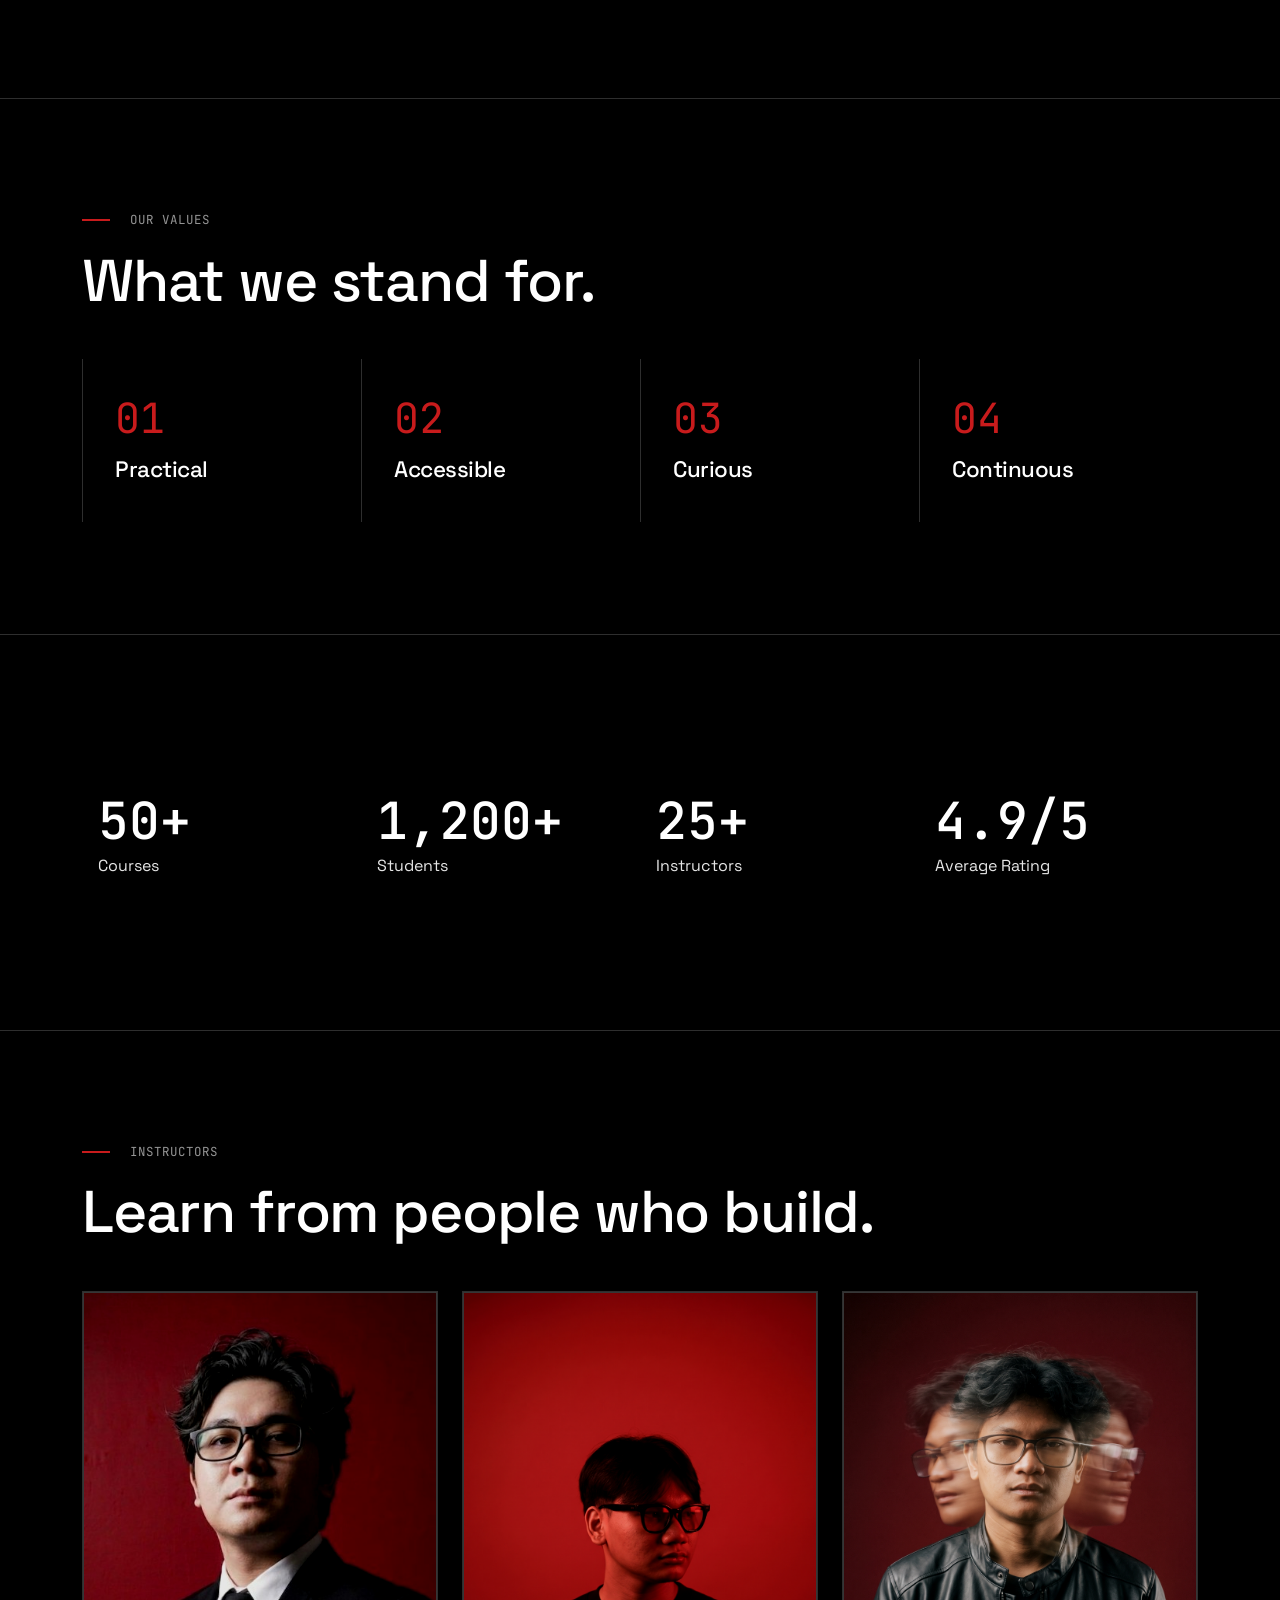
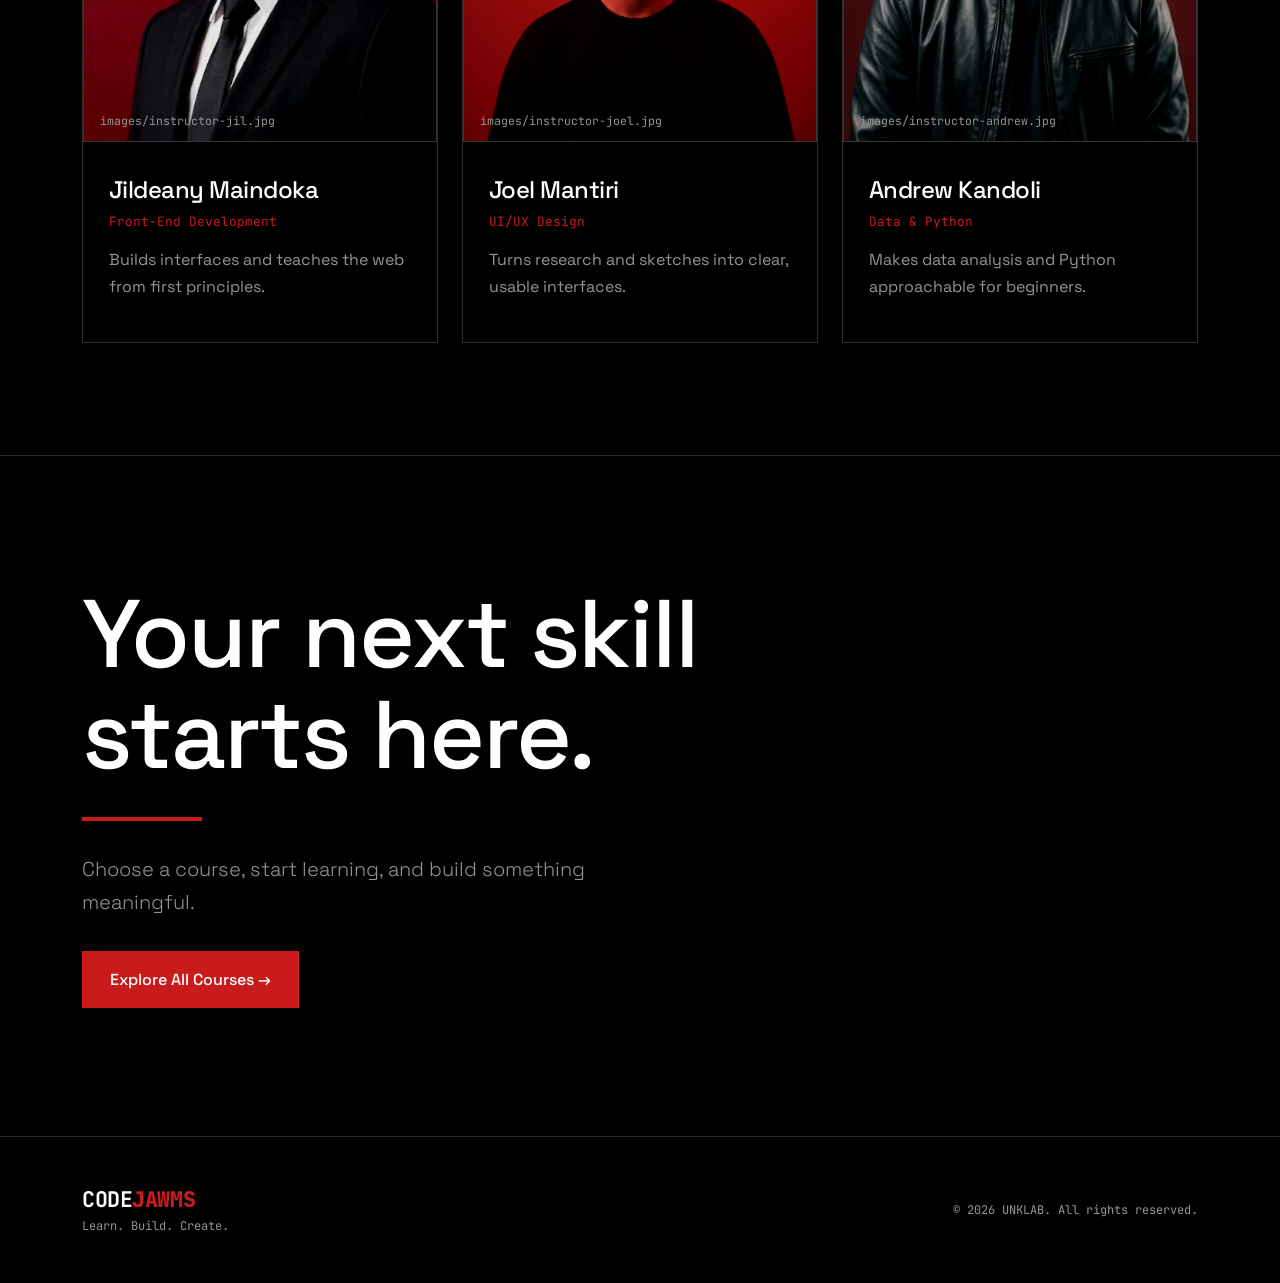
==== commit 7a148357: "final" ====
--- a/about.html
+++ b/about.html
@@ -544,16 +544,6 @@
 
             </div>
 
-            <nav aria-label="Footer">
-
-                <a href="index.html">Home</a>
-                <a href="courses.html">Courses</a>
-                <a href="gallery.html">Gallery</a>
-                <a href="about.html">About</a>
-                <a href="contact.html">Contact</a>
-
-            </nav>
-
             <div class="meta">
                 &copy; 2026 UNKLAB. All rights reserved.
             </div>
